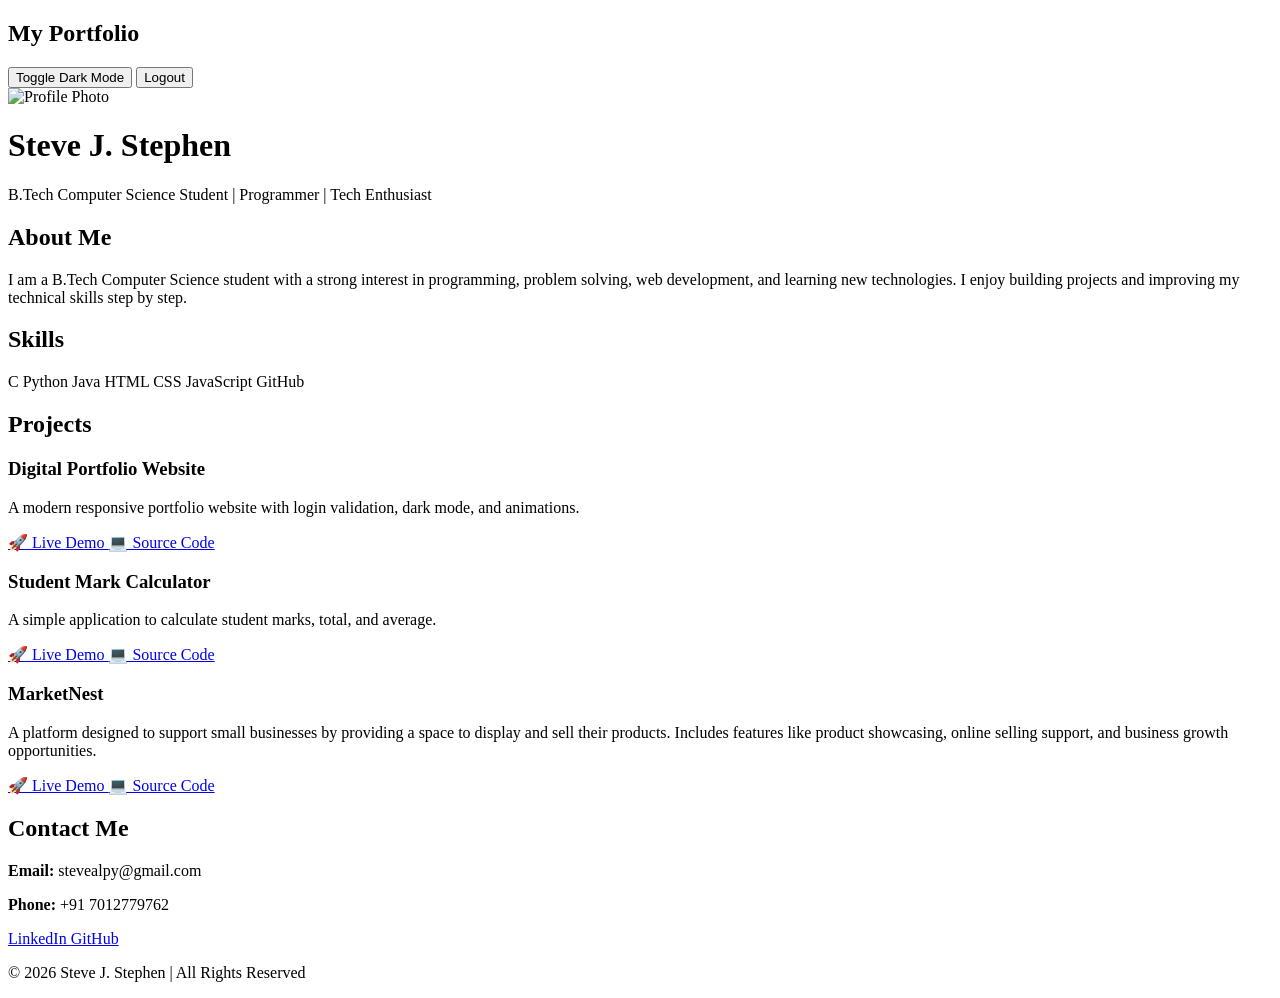
==== portfolio.html @ bddcb0a3 "Create portfolio.html" ====
<!DOCTYPE html>
<html lang="en">
<head>
<!-- Google tag (gtag.js) -->
<script async src="https://www.googletagmanager.com/gtag/js?id=G-RKWTSE4NDS"></script>
<script>
  window.dataLayer = window.dataLayer || [];
  function gtag(){dataLayer.push(arguments);}
  gtag('js', new Date());

  gtag('config', 'G-RKWTSE4NDS');
</script>
    <meta charset="UTF-8">
    <meta name="viewport" content="width=device-width, initial-scale=1.0">
    <title>My Digital Portfolio</title>
    <link rel="stylesheet" href="style.css">
</head>
<body>

    <nav class="navbar">
        <h2>My Portfolio</h2>
        <div>
            <button class="nav-btn" onclick="toggleDarkMode()">Toggle Dark Mode</button>
            <button class="nav-btn logout-btn" onclick="logout()">Logout</button>
        </div>
    </nav>

    <header class="hero reveal">
        <img src="profile.jpg" alt="Profile Photo" class="profile-img">
        <h1>Steve J. Stephen</h1>
        <p>B.Tech Computer Science Student | Programmer | Tech Enthusiast</p>
    </header>

    <section class="about reveal">
        <h2>About Me</h2>
        <p>
            I am a B.Tech Computer Science student with a strong interest in programming,
            problem solving, web development, and learning new technologies.
            I enjoy building projects and improving my technical skills step by step.
        </p>
    </section>

    <section class="skills reveal">
        <h2>Skills</h2>
        <div class="skill-list">
            <span>C</span>
            <span>Python</span>
            <span>Java</span>
            <span>HTML</span>
            <span>CSS</span>
            <span>JavaScript</span>
            <span>GitHub</span>
        </div>
    </section>

    <section class="projects reveal">
        <h2>Projects</h2>
        <div class="project-container">

            <div class="project-card">
                <h3>Digital Portfolio Website</h3>
                <p>
                    A modern responsive portfolio website with login validation, dark mode, and animations.
                </p>

                <div class="project-links">
                    <a href="https://stevejs-droid.github.io/digital-portfolio/portfolio.html" target="_blank" class="btn demo-btn">
                        🚀 Live Demo
                    </a>

                    <a href="https://github.com/stevejs-droid/digital-portfolio" target="_blank" class="btn code-btn">
                        💻 Source Code
                    </a>
                </div>
            </div>

            <div class="project-card">
                <h3>Student Mark Calculator</h3>
                <p>
                    A simple application to calculate student marks, total, and average.
                </p>

                <div class="project-links">
                    <a href="https://stevejs-droid.github.io/Student_Mark_Calculator/" target="_blank" class="btn demo-btn">
                        🚀 Live Demo
                    </a>

                    <a href="https://github.com/stevejs-droid/Student_Mark_Calculator" target="_blank" class="btn code-btn">
                        💻 Source Code
                    </a>
                </div>
            </div>
            <div class="project-card">
  <div class="project-card">
    <h3>MarketNest</h3>
    <p>
        A platform designed to support small businesses by providing a space to display and sell their products. 
        Includes features like product showcasing, online selling support, and business growth opportunities.
    </p>

    <div class="project-links">
        <a href="https://stevejs-droid.github.io/marketnest/" target="_blank" class="btn demo-btn">
            🚀 Live Demo
        </a>

        <a href="https://github.com/stevejs-droid/marketnest" target="_blank" class="btn code-btn">
            💻 Source Code
        </a>
    </div>
</div>
        </div>
    </section>

    <section class="contact reveal">
        <h2>Contact Me</h2>

        <div class="contact-box">
            <p><strong>Email:</strong> stevealpy@gmail.com</p>
            <p><strong>Phone:</strong> +91 7012779762</p>

            <div class="social-links">
                <a href="https://www.linkedin.com/in/steve-j-stephen-24732438b/" target="_blank" class="social-btn linkedin">
                    LinkedIn
                </a>

                <a href="https://github.com/stevejs-droid" target="_blank" class="social-btn github">
                    GitHub
                </a>
            </div>
        </div>
    </section>

<footer class="footer">
    <p>© 2026 Steve J. Stephen | All Rights Reserved</p>
</footer>
    <script src="script.js"></script>
</body>
</html>
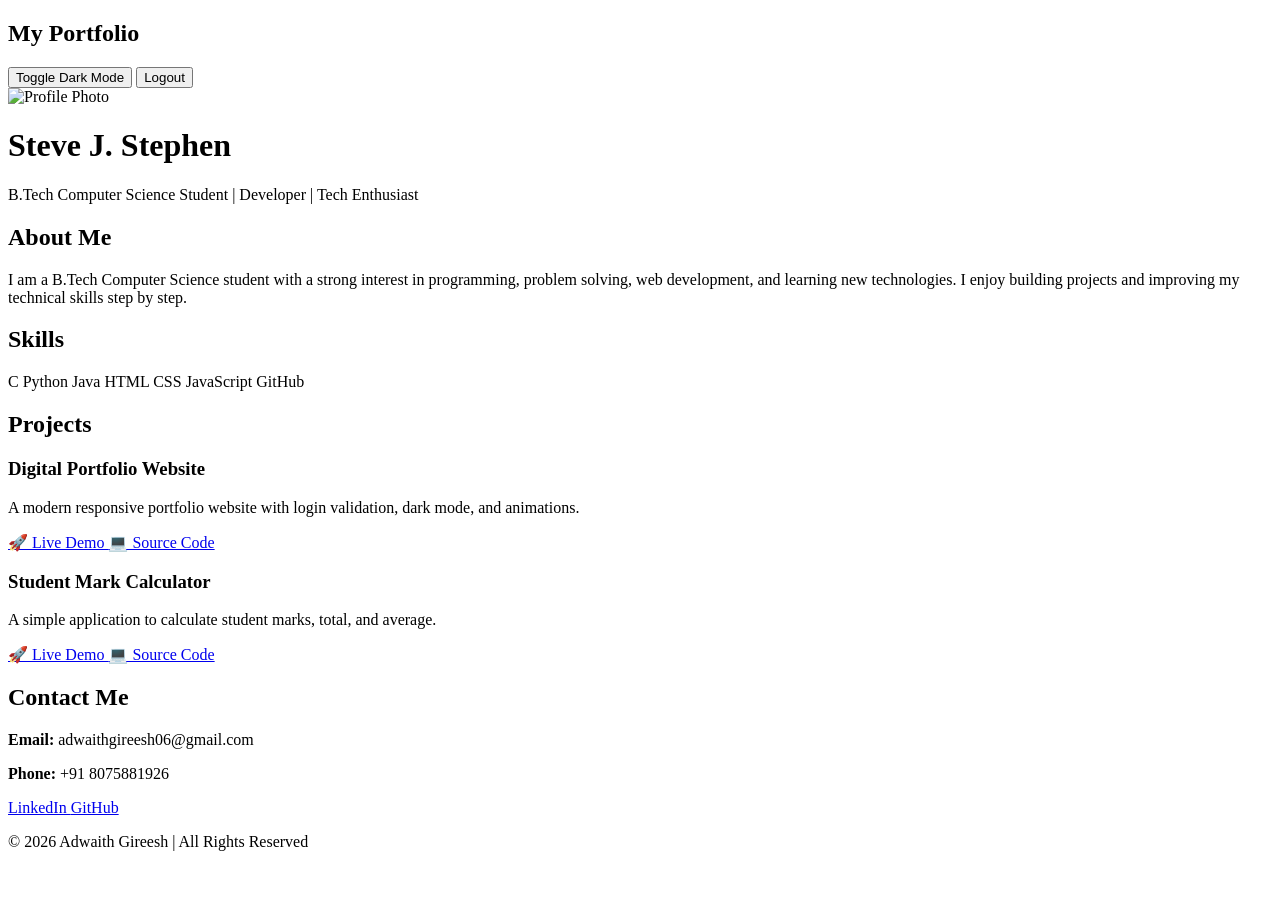
==== commit f74b2033: "Update portfolio.html" ====
--- a/portfolio.html
+++ b/portfolio.html
@@ -28,7 +28,7 @@
     <header class="hero reveal">
         <img src="profile.jpg" alt="Profile Photo" class="profile-img">
         <h1>Steve J. Stephen</h1>
-        <p>B.Tech Computer Science Student | Programmer | Tech Enthusiast</p>
+        <p>B.Tech Computer Science Student | Developer | Tech Enthusiast</p>
     </header>
 
     <section class="about reveal">
@@ -64,11 +64,11 @@
                 </p>
 
                 <div class="project-links">
-                    <a href="https://stevejs-droid.github.io/digital-portfolio/portfolio.html" target="_blank" class="btn demo-btn">
+                    <a href="https://adwaithgireesh06.github.io/portfolio-adwaith/portfolio.html" target="_blank" class="btn demo-btn">
                         🚀 Live Demo
                     </a>
 
-                    <a href="https://github.com/stevejs-droid/digital-portfolio" target="_blank" class="btn code-btn">
+                    <a href="https://github.com/adwaithgireesh06/portfolio-adwaith" target="_blank" class="btn code-btn">
                         💻 Source Code
                     </a>
                 </div>
@@ -81,49 +81,31 @@
                 </p>
 
                 <div class="project-links">
-                    <a href="https://stevejs-droid.github.io/Student_Mark_Calculator/" target="_blank" class="btn demo-btn">
+                    <a href="https://github.com/adwaithgireesh06/ADWAITH-" target="_blank" class="btn demo-btn">
                         🚀 Live Demo
                     </a>
 
-                    <a href="https://github.com/stevejs-droid/Student_Mark_Calculator" target="_blank" class="btn code-btn">
+                    <a href="https://github.com/adwaithgireesh06/ADWAITH-" target="_blank" class="btn code-btn">
                         💻 Source Code
                     </a>
                 </div>
             </div>
-            <div class="project-card">
-  <div class="project-card">
-    <h3>MarketNest</h3>
-    <p>
-        A platform designed to support small businesses by providing a space to display and sell their products. 
-        Includes features like product showcasing, online selling support, and business growth opportunities.
-    </p>
-
-    <div class="project-links">
-        <a href="https://stevejs-droid.github.io/marketnest/" target="_blank" class="btn demo-btn">
-            🚀 Live Demo
-        </a>
-
-        <a href="https://github.com/stevejs-droid/marketnest" target="_blank" class="btn code-btn">
-            💻 Source Code
-        </a>
-    </div>
-</div>
-        </div>
+          
     </section>
 
     <section class="contact reveal">
         <h2>Contact Me</h2>
 
         <div class="contact-box">
-            <p><strong>Email:</strong> stevealpy@gmail.com</p>
-            <p><strong>Phone:</strong> +91 7012779762</p>
+            <p><strong>Email:</strong> adwaithgireesh06@gmail.com</p>
+            <p><strong>Phone:</strong> +91 8075881926</p>
 
             <div class="social-links">
-                <a href="https://www.linkedin.com/in/steve-j-stephen-24732438b/" target="_blank" class="social-btn linkedin">
+                <a href="https://www.linkedin.com/in/adwaith-gireesh-8660b737b/?lipi=urn%3Ali%3Apage%3Ad_flagship3_profile_view_base_contact_details%3BepR5JpK2Rxy%2B55yhwpux5g%3D%3D" target="_blank" class="social-btn linkedin">
                     LinkedIn
                 </a>
 
-                <a href="https://github.com/stevejs-droid" target="_blank" class="social-btn github">
+                <a href="https://github.com/adwaithgireesh06" target="_blank" class="social-btn github">
                     GitHub
                 </a>
             </div>
@@ -131,7 +113,7 @@
     </section>
 
 <footer class="footer">
-    <p>© 2026 Steve J. Stephen | All Rights Reserved</p>
+    <p>© 2026 Adwaith Gireesh | All Rights Reserved</p>
 </footer>
     <script src="script.js"></script>
 </body>
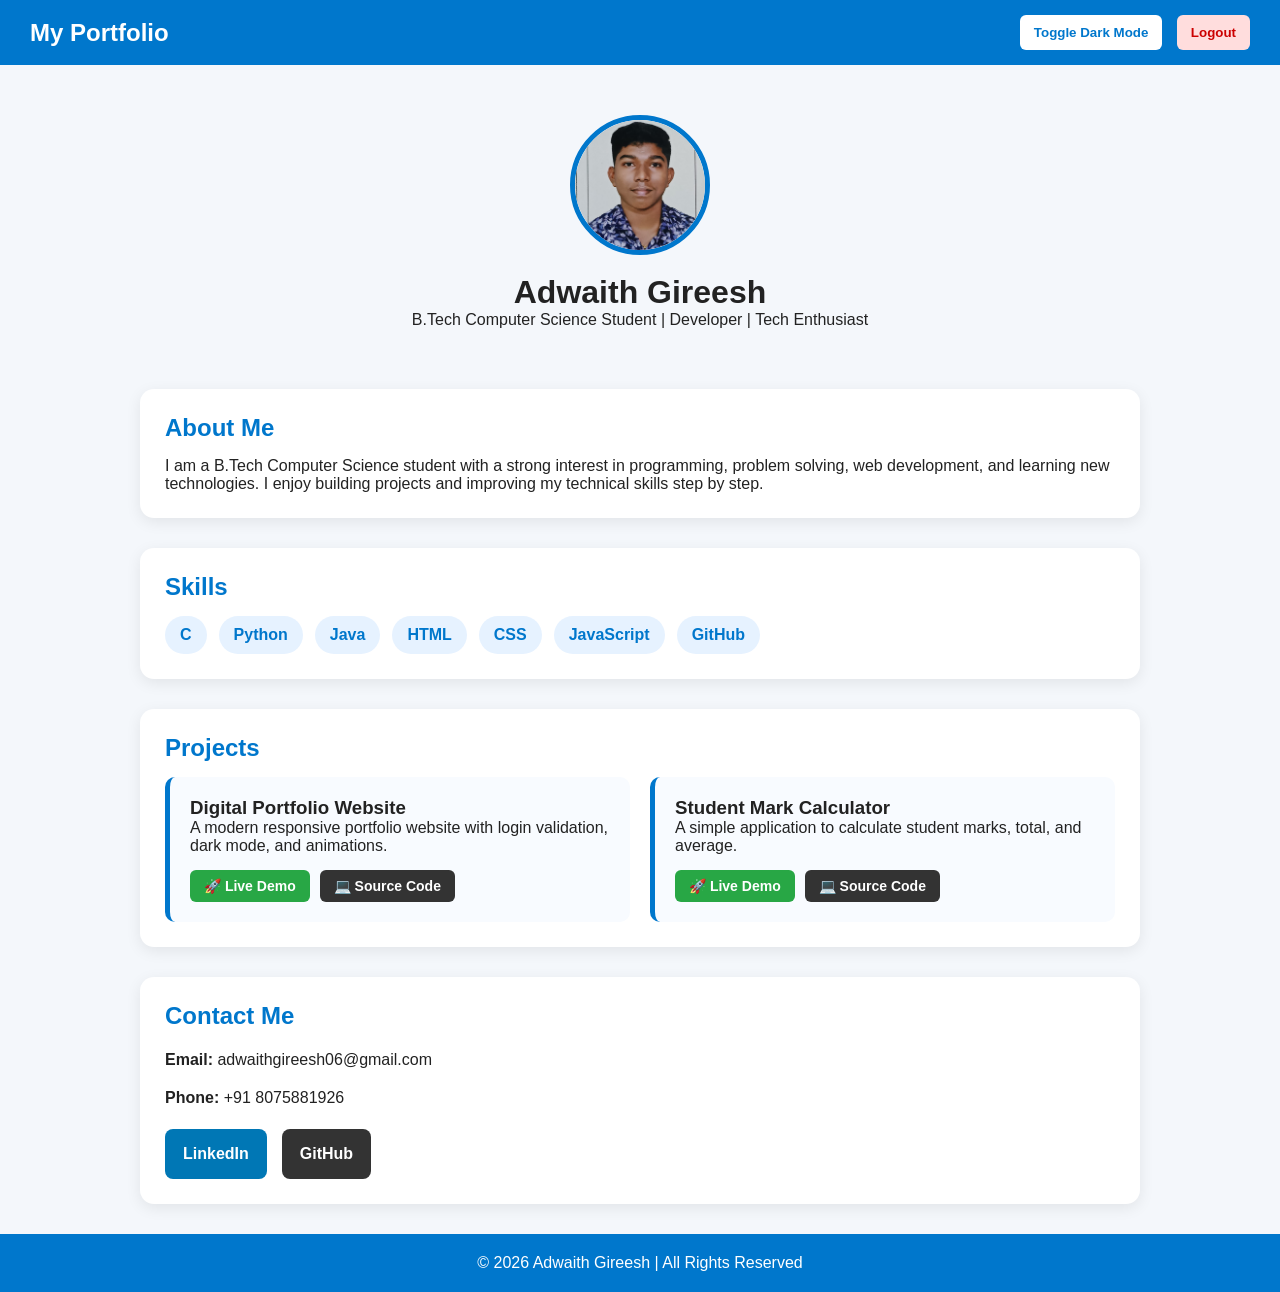
==== commit e1d18d94: "Update portfolio.html" ====
--- a/portfolio.html
+++ b/portfolio.html
@@ -27,7 +27,7 @@
 
     <header class="hero reveal">
         <img src="profile.jpg" alt="Profile Photo" class="profile-img">
-        <h1>Steve J. Stephen</h1>
+        <h1>Adwaith Gireesh</h1>
         <p>B.Tech Computer Science Student | Developer | Tech Enthusiast</p>
     </header>
 
--- a/style.css
+++ b/style.css
@@ -0,0 +1,324 @@
+* {
+    margin: 0;
+    padding: 0;
+    box-sizing: border-box;
+}
+
+body {
+    font-family: Arial, sans-serif;
+    background: #f4f7fb;
+    color: #222;
+    transition: 0.3s;
+}
+
+/* Login Page */
+.login-body {
+    background: linear-gradient(135deg, #4facfe, #00c6ff);
+    min-height: 100vh;
+}
+
+.login-container {
+    display: flex;
+    justify-content: center;
+    align-items: center;
+    min-height: 100vh;
+    padding: 20px;
+}
+
+.login-box {
+    background: white;
+    padding: 35px;
+    width: 360px;
+    border-radius: 15px;
+    box-shadow: 0 8px 25px rgba(0,0,0,0.2);
+    text-align: center;
+    animation: fadeIn 1s ease;
+}
+
+.login-box h1 {
+    margin-bottom: 10px;
+    color: #0077cc;
+}
+
+.login-box p {
+    margin-bottom: 20px;
+    color: #555;
+}
+
+.login-box input {
+    width: 100%;
+    padding: 12px;
+    margin: 10px 0;
+    border: 1px solid #bbb;
+    border-radius: 8px;
+    font-size: 15px;
+}
+
+.login-box button {
+    width: 100%;
+    padding: 12px;
+    background: #0077cc;
+    color: white;
+    border: none;
+    border-radius: 8px;
+    font-size: 16px;
+    cursor: pointer;
+    margin-top: 10px;
+}
+
+.login-box button:hover {
+    background: #005fa3;
+}
+
+#error-msg {
+    color: red;
+    font-size: 14px;
+    margin-top: 8px;
+}
+
+/* Navbar */
+.navbar {
+    background: #0077cc;
+    color: white;
+    padding: 15px 30px;
+    display: flex;
+    justify-content: space-between;
+    align-items: center;
+}
+
+.nav-btn {
+    padding: 10px 14px;
+    border: none;
+    background: white;
+    color: #0077cc;
+    border-radius: 6px;
+    cursor: pointer;
+    margin-left: 10px;
+    font-weight: bold;
+}
+
+.nav-btn:hover {
+    background: #e6f2ff;
+}
+
+.logout-btn {
+    background: #ffdddd;
+    color: #cc0000;
+}
+
+/* Hero */
+.hero {
+    text-align: center;
+    padding: 50px 20px 30px;
+}
+
+.profile-img {
+    width: 140px;
+    height: 140px;
+    border-radius: 50%;
+    border: 5px solid #0077cc;
+    object-fit: cover;
+    margin-bottom: 15px;
+}
+
+/* Sections */
+section {
+    max-width: 1000px;
+    margin: 30px auto;
+    background: white;
+    padding: 25px;
+    border-radius: 14px;
+    box-shadow: 0 4px 15px rgba(0,0,0,0.08);
+}
+
+section h2 {
+    margin-bottom: 15px;
+    color: #0077cc;
+}
+
+/* Skills */
+.skill-list {
+    display: flex;
+    flex-wrap: wrap;
+    gap: 12px;
+}
+
+.skill-list span {
+    background: #e6f2ff;
+    color: #0077cc;
+    padding: 10px 15px;
+    border-radius: 20px;
+    font-weight: bold;
+}
+
+/* Projects */
+.project-container {
+    display: flex;
+    flex-wrap: wrap;
+    gap: 20px;
+}
+
+.project-card {
+    flex: 1 1 250px;
+    background: #f8fbff;
+    padding: 20px;
+    border-left: 5px solid #0077cc;
+    border-radius: 10px;
+    transition: transform 0.3s;
+}
+
+.project-card:hover {
+    transform: translateY(-5px);
+}
+
+.project-links {
+    margin-top: 15px;
+    display: flex;
+    gap: 10px;
+    flex-wrap: wrap;
+}
+
+.btn {
+    padding: 8px 14px;
+    border-radius: 6px;
+    text-decoration: none;
+    color: white;
+    font-size: 14px;
+    font-weight: bold;
+    transition: 0.3s;
+}
+
+.demo-btn {
+    background: #28a745;
+}
+
+.demo-btn:hover {
+    background: #1e7e34;
+}
+
+.code-btn {
+    background: #333;
+}
+
+.code-btn:hover {
+    background: #000;
+}
+
+/* Contact Section */
+.contact-box {
+    margin-top: 10px;
+    line-height: 1.9;
+}
+
+.contact-box p {
+    font-size: 16px;
+    margin-bottom: 8px;
+}
+
+.social-links {
+    margin-top: 15px;
+    display: flex;
+    gap: 15px;
+    flex-wrap: wrap;
+}
+
+.social-btn {
+    padding: 10px 18px;
+    border-radius: 8px;
+    text-decoration: none;
+    color: white;
+    font-weight: bold;
+    transition: 0.3s;
+}
+
+.linkedin {
+    background: #0077b5;
+}
+
+.linkedin:hover {
+    background: #005582;
+}
+
+.github {
+    background: #333;
+}
+
+.github:hover {
+    background: #000;
+}
+
+/* Footer */
+.footer {
+    text-align: center;
+    padding: 20px;
+    background: #0077cc;
+    color: white;
+    margin-top: 30px;
+}
+
+/* Dark Mode */
+.dark-mode {
+    background: #121212;
+    color: white;
+}
+
+.dark-mode section {
+    background: #1e1e1e;
+    color: white;
+}
+
+.dark-mode .project-card {
+    background: #2a2a2a;
+}
+
+.dark-mode .skill-list span {
+    background: #333;
+    color: #fff;
+}
+
+.dark-mode .navbar,
+.dark-mode .footer {
+    background: #1a1a1a;
+}
+
+/* Animation */
+.reveal {
+    opacity: 0;
+    transform: translateY(40px);
+    animation: revealAnim 1s forwards;
+}
+
+.reveal:nth-child(2) {
+    animation-delay: 0.2s;
+}
+
+.reveal:nth-child(3) {
+    animation-delay: 0.4s;
+}
+
+.reveal:nth-child(4) {
+    animation-delay: 0.6s;
+}
+
+.reveal:nth-child(5) {
+    animation-delay: 0.8s;
+}
+
+@keyframes revealAnim {
+    to {
+        opacity: 1;
+        transform: translateY(0);
+    }
+}
+
+@keyframes fadeIn {
+    from {
+        opacity: 0;
+        transform: scale(0.95);
+    }
+    to {
+        opacity: 1;
+        transform: scale(1);
+    }
+}
+}
